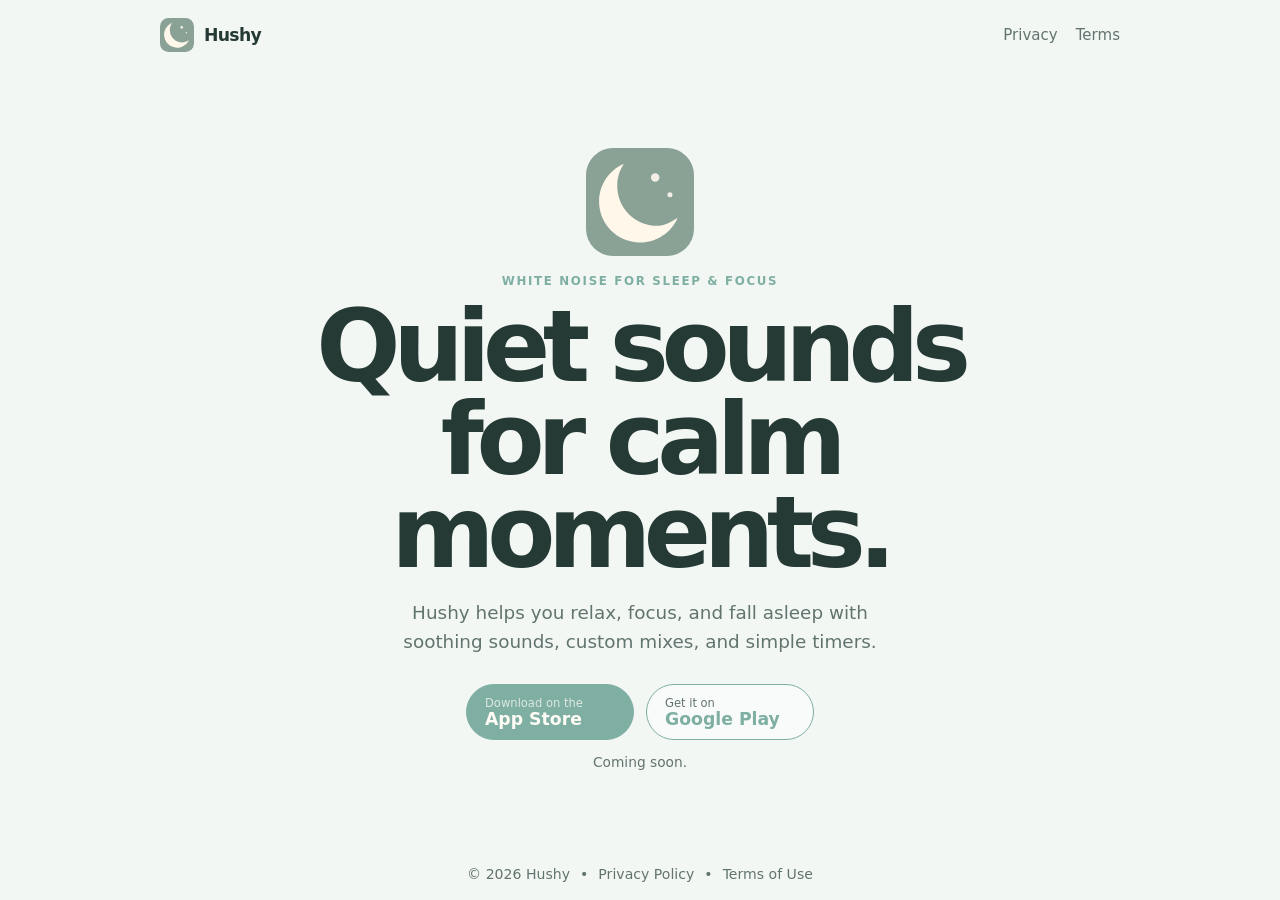
==== index.html @ 8d74f853 "Add files via upload" ====
<!doctype html>
<html lang="en">
<head>
  <meta charset="utf-8" />
  <meta name="viewport" content="width=device-width, initial-scale=1" />
  <title>Hushy — White Noise for Sleep & Focus</title>
  <meta name="description" content="Hushy is a simple white noise app for sleep, focus, and relaxation." />
  <meta name="theme-color" content="#F3EFE7" />
  <link rel="icon" href="assets/hushy-icon.svg" type="image/svg+xml" />
  <link rel="stylesheet" href="assets/styles.css" />
</head>
<body class="landing-body">
  <main class="landing">
    <nav class="topbar">
      <a class="brand" href="index.html" aria-label="Hushy home">
        <img src="assets/hushy-icon.svg" alt="" />
        <span>Hushy</span>
      </a>

      <div class="nav-links">
        <a href="privacy.html">Privacy</a>
        <a href="terms.html">Terms</a>
      </div>
    </nav>

    <section class="hero">
      <img class="app-icon" src="assets/hushy-icon.svg" alt="Hushy app icon" />

      <p class="eyebrow">White noise for sleep & focus</p>
      <h1>Quiet sounds for calm moments.</h1>
      <p class="subtitle">
        Hushy helps you relax, focus, and fall asleep with soothing sounds,
        custom mixes, and simple timers.
      </p>

      <div class="store-row">
        <a class="store-button primary" href="#">
          <small>Download on the</small>
          <strong>App Store</strong>
        </a>

        <a class="store-button secondary" href="#">
          <small>Get it on</small>
          <strong>Google Play</strong>
        </a>
      </div>

      <p class="tiny-note">Coming soon.</p>
    </section>

    <footer class="landing-footer">
      <span>© 2026 Hushy</span>
      <span>•</span>
      <a href="privacy.html">Privacy Policy</a>
      <span>•</span>
      <a href="terms.html">Terms of Use</a>
    </footer>
  </main>
</body>
</html>
---- assets/styles.css ----
:root {
  --background: #F3F7F4;
  --surface: #E8F1ED;
  --surface-soft: #F8FBF9;
  --text: #263A35;
  --muted: #62746E;
  --sage: #A8CFC4;
  --sage-dark: #7FAFA3;
  --cream: #FFFCF6;
  --border: #D7E5E0;
}

* {
  box-sizing: border-box;
}

html {
  background: var(--background);
}

body {
  margin: 0;
  font-family: Inter, ui-sans-serif, system-ui, -apple-system, BlinkMacSystemFont, "Segoe UI", sans-serif;
  color: var(--text);
  background: var(--background);
}

a {
  color: inherit;
  text-decoration: none;
}

.landing-body {
  height: 100dvh;
  overflow: hidden;
}

.landing {
  width: min(960px, calc(100% - 32px));
  height: 100dvh;
  margin: 0 auto;
  display: grid;
  grid-template-rows: auto 1fr auto;
}

.topbar {
  height: 70px;
  display: flex;
  align-items: center;
  justify-content: space-between;
}

.brand,
.nav-links {
  display: flex;
  align-items: center;
}

.brand {
  gap: 10px;
  font-size: 1.08rem;
  font-weight: 800;
  letter-spacing: -0.04em;
}

.brand img {
  width: 34px;
  height: 34px;
}

.nav-links {
  gap: 18px;
  color: var(--muted);
  font-size: 0.94rem;
}

.nav-links a:hover,
.back-link:hover,
.landing-footer a:hover {
  color: var(--sage-dark);
}

.hero {
  display: grid;
  place-items: center;
  align-content: center;
  text-align: center;
  padding: 12px 0;
}

.app-icon {
  width: clamp(78px, 12vw, 108px);
  height: clamp(78px, 12vw, 108px);
  margin-bottom: 18px;
}

.eyebrow {
  margin: 0 0 12px;
  color: var(--sage-dark);
  font-size: 0.74rem;
  font-weight: 800;
  letter-spacing: 0.14em;
  text-transform: uppercase;
}

h1 {
  max-width: 760px;
  margin: 0;
  font-size: clamp(3rem, 8vw, 6.2rem);
  line-height: 0.94;
  letter-spacing: -0.075em;
}

.subtitle {
  max-width: 520px;
  margin: 20px auto 0;
  color: var(--muted);
  font-size: clamp(1rem, 2vw, 1.15rem);
  line-height: 1.55;
}

.store-row {
  display: flex;
  justify-content: center;
  flex-wrap: wrap;
  gap: 12px;
  margin-top: 28px;
}

.store-button {
  width: 168px;
  min-height: 56px;
  padding: 10px 18px;
  border: 1px solid var(--sage-dark);
  border-radius: 999px;
  display: flex;
  flex-direction: column;
  justify-content: center;
  text-align: left;
  transition: transform 160ms ease, background 160ms ease;
}

.store-button:hover {
  transform: translateY(-1px);
}

.store-button small {
  font-size: 0.72rem;
}

.store-button strong {
  font-size: 1.08rem;
  line-height: 1.05;
}

.store-button.primary {
  color: var(--cream);
  background: var(--sage-dark);
}

.store-button.primary small {
  color: #dce8e1;
}

.store-button.secondary {
  color: var(--sage-dark);
  background: var(--surface-soft);
}

.store-button.secondary small {
  color: var(--muted);
}

.tiny-note {
  margin: 14px 0 0;
  color: var(--muted);
  font-size: 0.86rem;
}

.landing-footer {
  min-height: 52px;
  display: flex;
  align-items: center;
  justify-content: center;
  gap: 10px;
  color: var(--muted);
  font-size: 0.88rem;
}

.legal {
  width: min(760px, calc(100% - 32px));
  margin: 0 auto;
  padding: 40px 0 72px;
}

.back-link {
  display: inline-block;
  margin-bottom: 32px;
  color: var(--muted);
}

.legal h1 {
  font-size: clamp(2.5rem, 7vw, 4.5rem);
  line-height: 1;
}

.legal h2 {
  margin: 32px 0 8px;
  font-size: 1.24rem;
  letter-spacing: -0.04em;
}

.legal p,
.legal li {
  color: var(--muted);
  line-height: 1.72;
}

.legal a {
  color: var(--sage-dark);
  text-decoration: underline;
  text-underline-offset: 3px;
}

@media (max-height: 690px) and (min-width: 720px) {
  .app-icon {
    width: 72px;
    height: 72px;
    margin-bottom: 12px;
  }

  h1 {
    font-size: clamp(2.8rem, 7vw, 5.3rem);
  }

  .subtitle {
    margin-top: 14px;
  }

  .store-row {
    margin-top: 20px;
  }

  .tiny-note {
    display: none;
  }
}

@media (max-width: 560px) {
  .landing-body {
    overflow: auto;
  }

  .landing {
    min-height: 100dvh;
    height: auto;
  }

  .topbar {
    height: 68px;
  }

  .nav-links {
    gap: 12px;
    font-size: 0.9rem;
  }

  h1 {
    font-size: clamp(2.9rem, 14vw, 4.6rem);
  }

  .store-button {
    width: min(100%, 246px);
  }

  .landing-footer {
    flex-wrap: wrap;
    min-height: auto;
    padding: 18px 0 24px;
  }
}

.legal table {
  width: 100%;
  margin: 20px 0 24px;
  border-collapse: separate;
  border-spacing: 0;
  overflow: hidden;
  color: var(--muted);
  background: rgba(255, 252, 246, 0.72);
  border: 1px solid var(--border);
  border-radius: 22px;
  box-shadow: 0 18px 45px rgba(38, 58, 53, 0.06);
}

.legal th,
.legal td {
  padding: 15px 16px;
  text-align: left;
  vertical-align: top;
  border-bottom: 1px solid var(--border);
  line-height: 1.45;
}

.legal th {
  color: var(--text);
  background: rgba(168, 207, 196, 0.34);
  font-size: 0.82rem;
  font-weight: 800;
  letter-spacing: 0.08em;
  text-transform: uppercase;
}

.legal td {
  font-size: 0.95rem;
}

.legal tr:last-child td {
  border-bottom: 0;
}

.legal td:first-child {
  width: 31%;
  color: var(--text);
  font-weight: 700;
}

.legal td:nth-child(2) {
  width: 41%;
}

@media (max-width: 640px) {
  .legal table,
  .legal thead,
  .legal tbody,
  .legal tr,
  .legal th,
  .legal td {
    display: block;
  }

  .legal table {
    background: transparent;
    border: 0;
    border-radius: 0;
    box-shadow: none;
  }

  .legal thead {
    position: absolute;
    width: 1px;
    height: 1px;
    overflow: hidden;
    clip: rect(0 0 0 0);
    white-space: nowrap;
  }

  .legal tr {
    margin-bottom: 12px;
    padding: 14px 16px;
    background: rgba(255, 252, 246, 0.72);
    border: 1px solid var(--border);
    border-radius: 20px;
    box-shadow: 0 14px 34px rgba(38, 58, 53, 0.05);
  }

  .legal td {
    width: 100% !important;
    padding: 0;
    border-bottom: 0;
    font-size: 0.95rem;
  }

  .legal td + td {
    margin-top: 10px;
  }

  .legal td::before {
    display: block;
    margin-bottom: 3px;
    color: var(--sage-dark);
    font-size: 0.72rem;
    font-weight: 800;
    letter-spacing: 0.08em;
    text-transform: uppercase;
  }

  .legal td:nth-child(1)::before {
    content: "Data";
  }

  .legal td:nth-child(2)::before {
    content: "Collected";
  }

  .legal td:nth-child(3)::before {
    content: "Purpose";
  }
}
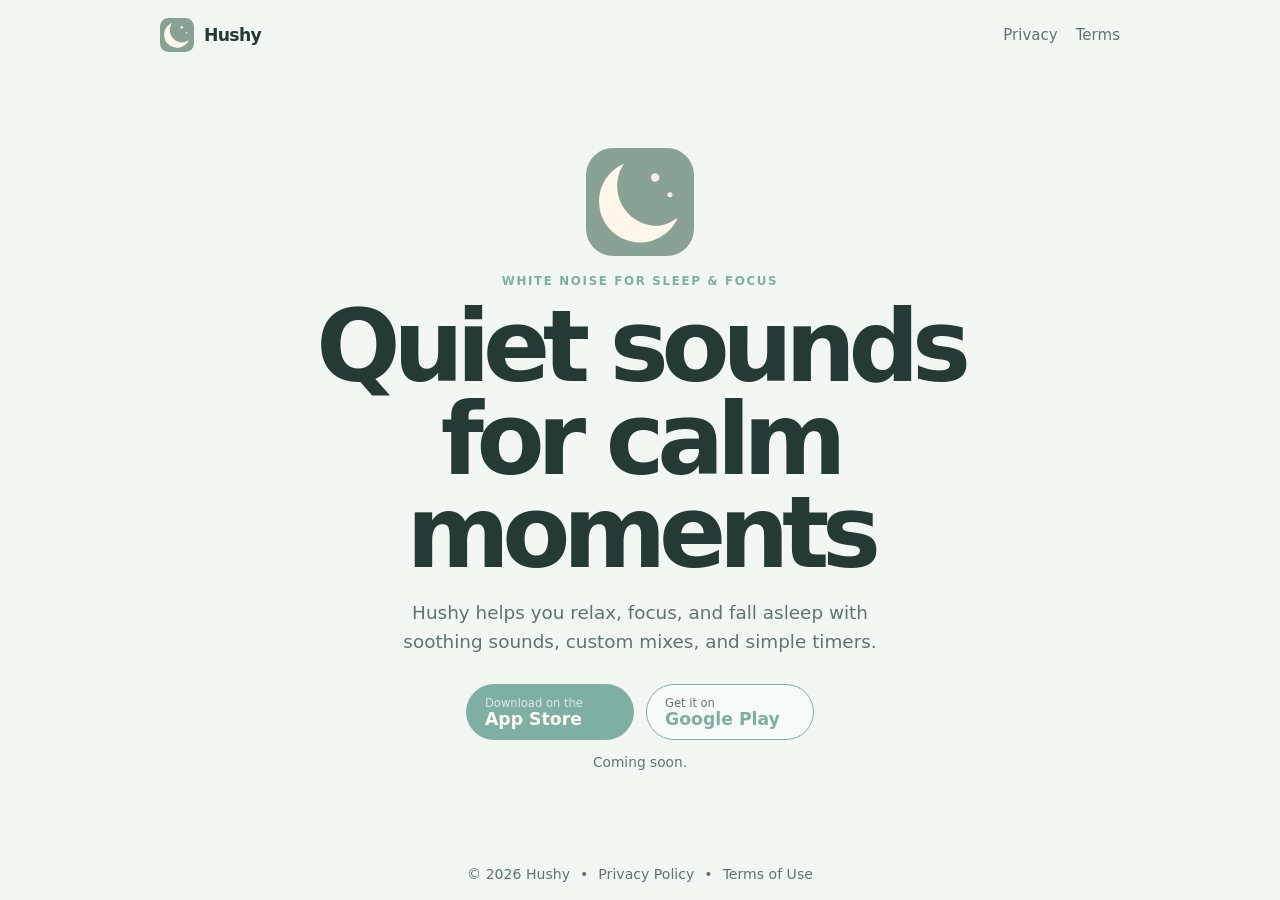
==== commit 453d0d29: "Update index.html" ====
--- a/index.html
+++ b/index.html
@@ -27,7 +27,7 @@
       <img class="app-icon" src="assets/hushy-icon.svg" alt="Hushy app icon" />
 
       <p class="eyebrow">White noise for sleep & focus</p>
-      <h1>Quiet sounds for calm moments.</h1>
+      <h1>Quiet sounds for calm moments</h1>
       <p class="subtitle">
         Hushy helps you relax, focus, and fall asleep with soothing sounds,
         custom mixes, and simple timers.
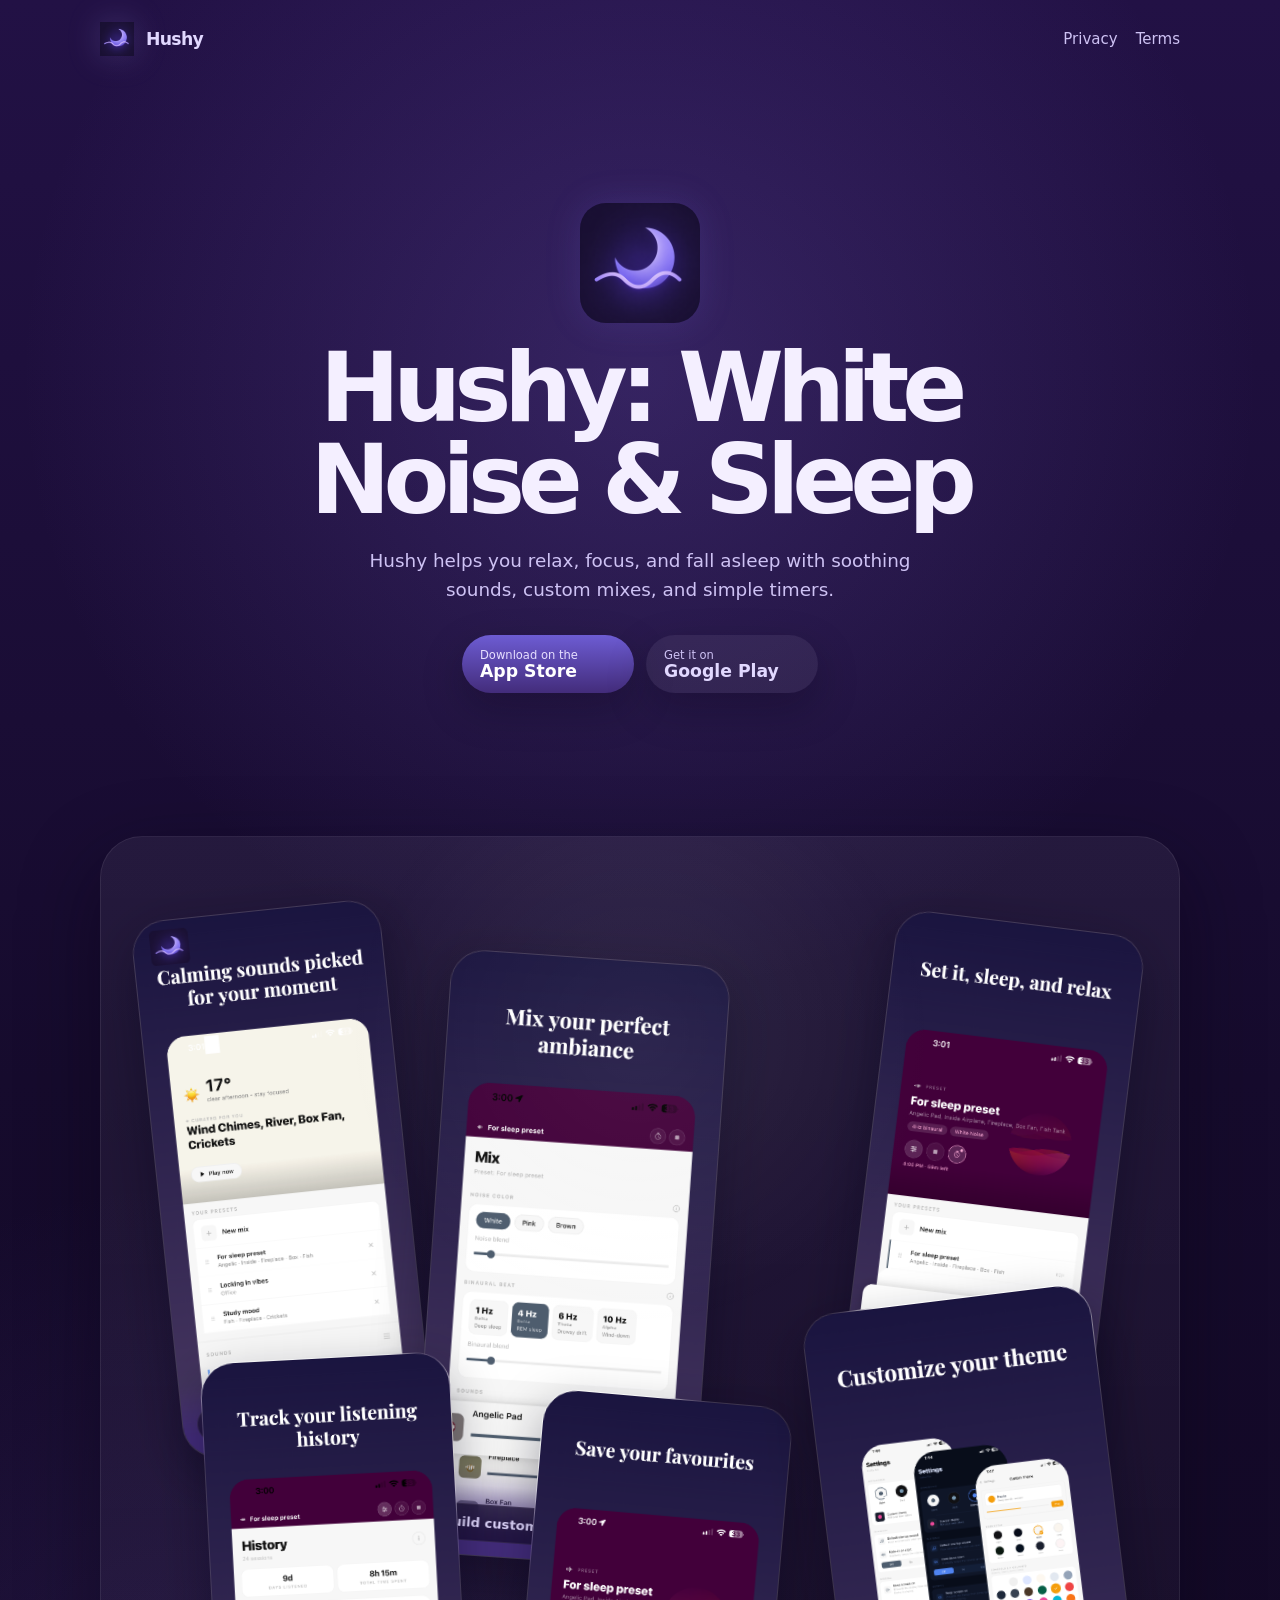
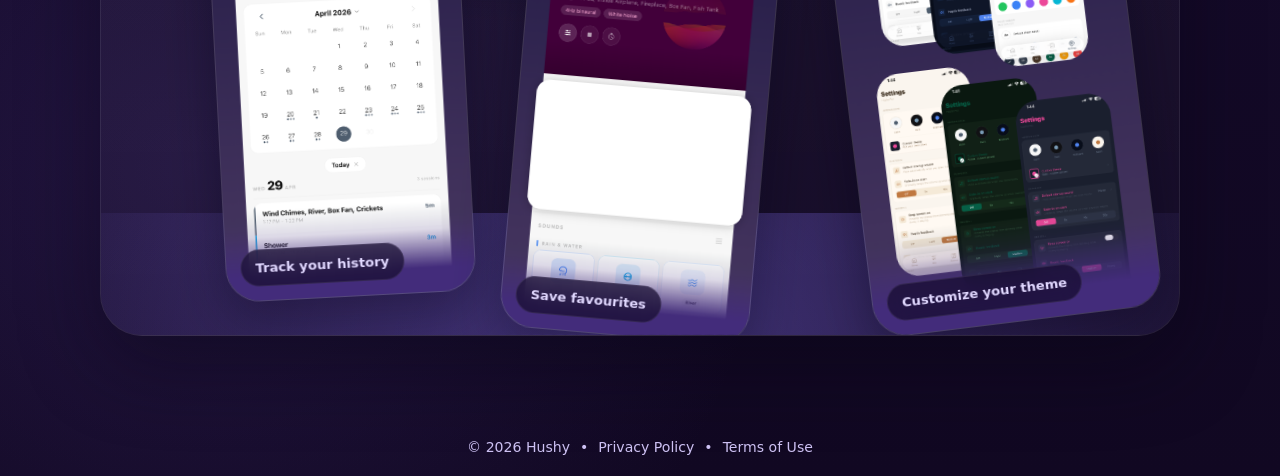
==== commit ee17355d: "update site use different colors, change icons, add screenshots, remove back btns from privacy/terms" ====
--- a/index.html
+++ b/index.html
@@ -5,15 +5,16 @@
   <meta name="viewport" content="width=device-width, initial-scale=1" />
   <title>Hushy — White Noise for Sleep & Focus</title>
   <meta name="description" content="Hushy is a simple white noise app for sleep, focus, and relaxation." />
-  <meta name="theme-color" content="#F3EFE7" />
-  <link rel="icon" href="assets/hushy-icon.svg" type="image/svg+xml" />
+  <meta name="theme-color" content="#3C2260" />
+  <link rel="icon" href="assets/hushy-icon-small.png" type="image/png" />
+  <link rel="apple-touch-icon" href="assets/hushy-icon-large.png" />
   <link rel="stylesheet" href="assets/styles.css" />
 </head>
 <body class="landing-body">
   <main class="landing">
     <nav class="topbar">
       <a class="brand" href="index.html" aria-label="Hushy home">
-        <img src="assets/hushy-icon.svg" alt="" />
+        <img src="assets/hushy-icon-small.png" alt="" />
         <span>Hushy</span>
       </a>
 
@@ -24,10 +25,9 @@
     </nav>
 
     <section class="hero">
-      <img class="app-icon" src="assets/hushy-icon.svg" alt="Hushy app icon" />
+      <img class="app-icon" src="assets/hushy-icon-large.png" alt="Hushy app icon" />
 
-      <p class="eyebrow">White noise for sleep & focus</p>
-      <h1>Quiet sounds for calm moments</h1>
+      <h1>Hushy: White Noise & Sleep</h1>
       <p class="subtitle">
         Hushy helps you relax, focus, and fall asleep with soothing sounds,
         custom mixes, and simple timers.
@@ -45,7 +45,41 @@
         </a>
       </div>
 
-      <p class="tiny-note">Coming soon.</p>
+    </section>
+
+    <section class="showcase" aria-labelledby="showcase-title">
+
+      <div class="showcase-stage" aria-label="App preview gallery">
+        <figure class="showcase-card card-curated">
+          <img src="assets/feature-curated.png" alt="Hushy home screen with curated sounds and presets." />
+          <figcaption>Curated suggestions</figcaption>
+        </figure>
+
+        <figure class="showcase-card card-mix">
+          <img src="assets/feature-mix.png" alt="Hushy mix screen with sound controls and sliders." />
+          <figcaption>Build custom mixes</figcaption>
+        </figure>
+
+        <figure class="showcase-card card-sleep">
+          <img src="assets/feature-sleep.png" alt="Hushy preset screen with timer and playback controls." />
+          <figcaption>Sleep-friendly timers</figcaption>
+        </figure>
+
+        <figure class="showcase-card card-history">
+          <img src="assets/feature-history.png" alt="Hushy history screen showing listening sessions and calendar." />
+          <figcaption>Track your history</figcaption>
+        </figure>
+
+        <figure class="showcase-card card-favourites">
+          <img src="assets/feature-favourites.png" alt="Hushy screen highlighting saved favourite presets and sounds." />
+          <figcaption>Save favourites</figcaption>
+        </figure>
+
+        <figure class="showcase-card card-theme">
+          <img src="assets/feature-theme.png" alt="Hushy settings screens showing different customizable themes." />
+          <figcaption>Customize your theme</figcaption>
+        </figure>
+      </div>
     </section>
 
     <footer class="landing-footer">
--- a/assets/styles.css
+++ b/assets/styles.css
@@ -1,13 +1,18 @@
 :root {
-  --background: #F3F7F4;
-  --surface: #E8F1ED;
-  --surface-soft: #F8FBF9;
-  --text: #263A35;
-  --muted: #62746E;
-  --sage: #A8CFC4;
-  --sage-dark: #7FAFA3;
-  --cream: #FFFCF6;
-  --border: #D7E5E0;
+  --background: #160b2d;
+  --background-alt: #201142;
+  --surface: rgba(67, 44, 123, 0.36);
+  --surface-strong: rgba(88, 63, 154, 0.48);
+  --surface-soft: rgba(255, 255, 255, 0.06);
+  --text: #f4efff;
+  --muted: #cec2f4;
+  --muted-strong: #e1d8ff;
+  --accent: #a595ff;
+  --accent-soft: #d8c9ff;
+  --accent-glow: rgba(172, 154, 255, 0.24);
+  --border: rgba(218, 207, 255, 0.14);
+  --shadow: 0 28px 80px rgba(8, 4, 21, 0.45);
+  --shadow-soft: 0 16px 40px rgba(8, 4, 21, 0.26);
 }
 
 * {
@@ -15,14 +20,25 @@
 }
 
 html {
-  background: var(--background);
+  background:
+    radial-gradient(circle at 50% 18%, rgba(116, 89, 194, 0.28), transparent 34%),
+    radial-gradient(circle at 15% 85%, rgba(90, 65, 160, 0.22), transparent 28%),
+    linear-gradient(180deg, #221145 0%, #160b2d 52%, #110822 100%);
 }
 
 body {
   margin: 0;
   font-family: Inter, ui-sans-serif, system-ui, -apple-system, BlinkMacSystemFont, "Segoe UI", sans-serif;
   color: var(--text);
-  background: var(--background);
+  background: transparent;
+}
+
+main,
+.topbar,
+.hero,
+.legal {
+  position: relative;
+  z-index: 1;
 }
 
 a {
@@ -31,20 +47,19 @@
 }
 
 .landing-body {
-  height: 100dvh;
-  overflow: hidden;
+  min-height: 100dvh;
 }
 
 .landing {
-  width: min(960px, calc(100% - 32px));
-  height: 100dvh;
+  width: min(1080px, calc(100% - 32px));
+  min-height: 100dvh;
   margin: 0 auto;
   display: grid;
-  grid-template-rows: auto 1fr auto;
+  grid-template-rows: auto auto auto auto;
 }
 
 .topbar {
-  height: 70px;
+  height: 78px;
   display: flex;
   align-items: center;
   justify-content: space-between;
@@ -57,15 +72,17 @@
 }
 
 .brand {
-  gap: 10px;
+  gap: 12px;
   font-size: 1.08rem;
   font-weight: 800;
   letter-spacing: -0.04em;
+  color: var(--muted-strong);
 }
 
 .brand img {
   width: 34px;
   height: 34px;
+  filter: drop-shadow(0 0 16px rgba(173, 159, 255, 0.2));
 }
 
 .nav-links {
@@ -74,10 +91,14 @@
   font-size: 0.94rem;
 }
 
+.nav-links a,
+.landing-footer a {
+  transition: color 160ms ease, opacity 160ms ease;
+}
+
 .nav-links a:hover,
-.back-link:hover,
 .landing-footer a:hover {
-  color: var(--sage-dark);
+  color: var(--muted-strong);
 }
 
 .hero {
@@ -85,38 +106,41 @@
   place-items: center;
   align-content: center;
   text-align: center;
-  padding: 12px 0;
+  padding: 28px 0 28px;
+  min-height: calc(100dvh - 160px);
 }
 
 .app-icon {
-  width: clamp(78px, 12vw, 108px);
-  height: clamp(78px, 12vw, 108px);
-  margin-bottom: 18px;
+  width: clamp(84px, 12vw, 120px);
+  height: clamp(84px, 12vw, 120px);
+  border-radius: 26px;
+  box-shadow: 0 0 36px rgba(137, 118, 255, 0.15);
+  margin-bottom: 20px;
 }
 
 .eyebrow {
-  margin: 0 0 12px;
-  color: var(--sage-dark);
+  margin: 0 0 14px;
+  color: var(--accent-soft);
   font-size: 0.74rem;
   font-weight: 800;
-  letter-spacing: 0.14em;
+  letter-spacing: 0.16em;
   text-transform: uppercase;
 }
 
 h1 {
   max-width: 760px;
   margin: 0;
-  font-size: clamp(3rem, 8vw, 6.2rem);
-  line-height: 0.94;
+  font-size: clamp(3rem, 8vw, 6rem);
+  line-height: 0.95;
   letter-spacing: -0.075em;
 }
 
 .subtitle {
-  max-width: 520px;
+  max-width: 560px;
   margin: 20px auto 0;
   color: var(--muted);
   font-size: clamp(1rem, 2vw, 1.15rem);
-  line-height: 1.55;
+  line-height: 1.6;
 }
 
 .store-row {
@@ -124,20 +148,20 @@
   justify-content: center;
   flex-wrap: wrap;
   gap: 12px;
-  margin-top: 28px;
+  margin-top: 30px;
 }
 
 .store-button {
-  width: 168px;
-  min-height: 56px;
+  width: 172px;
+  min-height: 58px;
   padding: 10px 18px;
-  border: 1px solid var(--sage-dark);
   border-radius: 999px;
   display: flex;
   flex-direction: column;
   justify-content: center;
   text-align: left;
-  transition: transform 160ms ease, background 160ms ease;
+  transition: transform 160ms ease, background 160ms ease, border-color 160ms ease, box-shadow 160ms ease;
+  box-shadow: var(--shadow-soft);
 }
 
 .store-button:hover {
@@ -154,17 +178,18 @@
 }
 
 .store-button.primary {
-  color: var(--cream);
-  background: var(--sage-dark);
+  color: #ffffff;
+  background: linear-gradient(180deg, #6d5cd3 0%, #432c7b 100%);
+  border-color: rgba(228, 220, 255, 0.16);
 }
 
 .store-button.primary small {
-  color: #dce8e1;
+  color: #e6dfff;
 }
 
 .store-button.secondary {
-  color: var(--sage-dark);
-  background: var(--surface-soft);
+  color: var(--muted-strong);
+  background: rgba(255, 255, 255, 0.06);
 }
 
 .store-button.secondary small {
@@ -177,8 +202,128 @@
   font-size: 0.86rem;
 }
 
+.showcase {
+  padding: 18px 0 82px;
+}
+
+.showcase h2 {
+  margin: 0;
+  font-size: clamp(2rem, 4.8vw, 3.8rem);
+  line-height: 1.02;
+  letter-spacing: -0.06em;
+}
+
+.showcase-stage {
+  position: relative;
+  min-height: 1100px;
+  margin: 0 auto;
+  border-radius: 42px;
+  background: linear-gradient(180deg, rgba(255,255,255,0.055), rgba(255,255,255,0.02));
+  border: 1px solid rgba(255,255,255,0.08);
+  box-shadow: var(--shadow);
+  overflow: hidden;
+}
+
+.showcase-stage::before {
+  content: "";
+  position: absolute;
+  inset: auto -12% -18% -12%;
+  height: 320px;
+  background: radial-gradient(circle at center, rgba(138, 115, 255, 0.38), rgba(138, 115, 255, 0));
+  pointer-events: none;
+}
+
+.showcase-stage::after {
+  content: "";
+  position: absolute;
+  inset: 0;
+  pointer-events: none;
+  background: radial-gradient(circle at 50% 18%, rgba(255,255,255,0.06), transparent 28%);
+}
+
+.showcase-card {
+  position: absolute;
+  margin: 0;
+  width: clamp(180px, 22vw, 250px);
+  border-radius: 34px;
+  overflow: hidden;
+  background: rgba(255,255,255,0.05);
+  border: 1px solid rgba(255,255,255,0.1);
+  box-shadow: 0 18px 50px rgba(6, 4, 20, 0.34);
+  backdrop-filter: blur(10px);
+  transition: transform 220ms ease, box-shadow 220ms ease;
+}
+
+.showcase-card:hover {
+  transform: translateY(-6px) scale(1.01);
+  box-shadow: 0 26px 70px rgba(6, 4, 20, 0.42);
+  z-index: 10;
+}
+
+.showcase-card img {
+  display: block;
+  width: 100%;
+  height: auto;
+}
+
+.showcase-card figcaption {
+  position: absolute;
+  left: 14px;
+  right: 14px;
+  bottom: 14px;
+  display: inline-flex;
+  width: fit-content;
+  max-width: calc(100% - 28px);
+  padding: 10px 14px;
+  border-radius: 999px;
+  font-size: 0.82rem;
+  font-weight: 700;
+  color: var(--muted-strong);
+  background: rgba(20, 11, 45, 0.7);
+  border: 1px solid rgba(255,255,255,0.08);
+  backdrop-filter: blur(10px);
+}
+
+.card-curated {
+  top: 72px;
+  left: 56px;
+  transform: rotate(-6deg);
+}
+
+.card-mix {
+  top: 120px;
+  left: 330px;
+  width: clamp(200px, 24vw, 280px);
+  transform: rotate(4deg);
+}
+
+.card-sleep {
+  top: 84px;
+  right: 64px;
+  transform: rotate(7deg);
+}
+
+.card-history {
+  top: 520px;
+  left: 112px;
+  transform: rotate(-3deg);
+}
+
+.card-favourites {
+  top: 560px;
+  left: 420px;
+  transform: rotate(5deg);
+}
+
+.card-theme {
+  top: 460px;
+  right: 52px;
+  width: clamp(210px, 25vw, 290px);
+  transform: rotate(-7deg);
+}
+
 .landing-footer {
-  min-height: 52px;
+  min-height: 58px;
   display: flex;
   align-items: center;
   justify-content: center;
@@ -188,109 +333,71 @@
 }
 
 .legal {
-  width: min(760px, calc(100% - 32px));
+  width: min(820px, calc(100% - 32px));
   margin: 0 auto;
-  padding: 40px 0 72px;
-}
-
-.back-link {
-  display: inline-block;
-  margin-bottom: 32px;
-  color: var(--muted);
+  padding: 44px 0 72px;
+}
+
+.legal-header {
+  display: flex;
+  align-items: center;
+  gap: 16px;
+  margin-bottom: 18px;
+}
+
+.legal-icon {
+  width: 58px;
+  height: 58px;
+  border-radius: 18px;
+  box-shadow: 0 14px 30px rgba(12, 7, 33, 0.32);
+}
+
+.legal-kicker {
+  margin: 0 0 8px;
+  color: var(--accent-soft);
+  font-size: 0.8rem;
+  font-weight: 800;
+  letter-spacing: 0.15em;
+  text-transform: uppercase;
 }
 
 .legal h1 {
   font-size: clamp(2.5rem, 7vw, 4.5rem);
   line-height: 1;
+  margin: 0;
 }
 
 .legal h2 {
-  margin: 32px 0 8px;
+  margin: 34px 0 8px;
   font-size: 1.24rem;
   letter-spacing: -0.04em;
+  color: var(--text);
 }
 
 .legal p,
 .legal li {
   color: var(--muted);
-  line-height: 1.72;
+  line-height: 1.74;
 }
 
 .legal a {
-  color: var(--sage-dark);
+  color: var(--accent-soft);
   text-decoration: underline;
   text-underline-offset: 3px;
 }
 
-@media (max-height: 690px) and (min-width: 720px) {
-  .app-icon {
-    width: 72px;
-    height: 72px;
-    margin-bottom: 12px;
-  }
-
-  h1 {
-    font-size: clamp(2.8rem, 7vw, 5.3rem);
-  }
-
-  .subtitle {
-    margin-top: 14px;
-  }
-
-  .store-row {
-    margin-top: 20px;
-  }
-
-  .tiny-note {
-    display: none;
-  }
-}
-
-@media (max-width: 560px) {
-  .landing-body {
-    overflow: auto;
-  }
-
-  .landing {
-    min-height: 100dvh;
-    height: auto;
-  }
-
-  .topbar {
-    height: 68px;
-  }
-
-  .nav-links {
-    gap: 12px;
-    font-size: 0.9rem;
-  }
-
-  h1 {
-    font-size: clamp(2.9rem, 14vw, 4.6rem);
-  }
-
-  .store-button {
-    width: min(100%, 246px);
-  }
-
-  .landing-footer {
-    flex-wrap: wrap;
-    min-height: auto;
-    padding: 18px 0 24px;
-  }
-}
-
 .legal table {
   width: 100%;
-  margin: 20px 0 24px;
+  margin: 22px 0 26px;
   border-collapse: separate;
   border-spacing: 0;
   overflow: hidden;
   color: var(--muted);
-  background: rgba(255, 252, 246, 0.72);
+  background: linear-gradient(180deg, rgba(255,255,255,0.07), rgba(255,255,255,0.04));
   border: 1px solid var(--border);
-  border-radius: 22px;
-  box-shadow: 0 18px 45px rgba(38, 58, 53, 0.06);
+  border-radius: 24px;
+  box-shadow: var(--shadow-soft);
+  backdrop-filter: blur(14px);
 }
 
 .legal th,
@@ -299,12 +406,12 @@
   text-align: left;
   vertical-align: top;
   border-bottom: 1px solid var(--border);
-  line-height: 1.45;
+  line-height: 1.48;
 }
 
 .legal th {
-  color: var(--text);
-  background: rgba(168, 207, 196, 0.34);
+  color: var(--muted-strong);
+  background: rgba(165, 149, 255, 0.12);
   font-size: 0.82rem;
   font-weight: 800;
   letter-spacing: 0.08em;
@@ -329,7 +436,130 @@
   width: 41%;
 }
 
+@media (max-height: 690px) and (min-width: 720px) {
+
+  .app-icon {
+    width: 76px;
+    height: 76px;
+    margin-bottom: 10px;
+  }
+
+  h1 {
+    font-size: clamp(2.8rem, 7vw, 5.2rem);
+  }
+
+  .subtitle {
+    margin-top: 14px;
+  }
+
+  .store-row {
+    margin-top: 20px;
+  }
+
+  .tiny-note {
+    display: none;
+  }
+}
+
+@media (max-width: 980px) {
+  .showcase-stage {
+    min-height: 980px;
+  }
+
+  .card-curated {
+    top: 56px;
+    left: 20px;
+  }
+
+  .card-mix {
+    top: 88px;
+    left: 250px;
+  }
+
+  .card-sleep {
+    top: 76px;
+    right: 18px;
+  }
+
+  .card-history {
+    top: 448px;
+    left: 58px;
+  }
+
+  .card-favourites {
+    top: 500px;
+    left: 312px;
+  }
+
+  .card-theme {
+    top: 412px;
+    right: 12px;
+  }
+}
+
 @media (max-width: 640px) {
+  .landing {
+    min-height: 100dvh;
+  }
+
+  .hero {
+    min-height: auto;
+    padding-top: 22px;
+  }
+
+  .nav-links {
+    gap: 12px;
+    font-size: 0.9rem;
+  }
+
+  h1 {
+    font-size: clamp(2.9rem, 14vw, 4.5rem);
+  }
+
+  .store-button {
+    width: min(100%, 246px);
+  }
+
+  .landing-footer {
+    flex-wrap: wrap;
+    min-height: auto;
+    padding: 20px 0 24px;
+  }
+
+  .showcase {
+    padding-top: 4px;
+    padding-bottom: 56px;
+  }
+
+  .section-copy {
+    margin-bottom: 22px;
+  }
+
+  .showcase-stage {
+    min-height: auto;
+    padding: 18px 14px 20px;
+    display: grid;
+    grid-template-columns: 1fr 1fr;
+    gap: 14px;
+  }
+
+  .showcase-card {
+    position: relative;
+    inset: auto;
+    width: 100%;
+    transform: none !important;
+    border-radius: 26px;
+  }
+
+  .card-theme,
+  .card-mix {
+    grid-column: span 2;
+  }
+
+  .legal-header {
+    align-items: flex-start;
+  }
+
   .legal table,
   .legal thead,
   .legal tbody,
@@ -344,6 +574,7 @@
     border: 0;
     border-radius: 0;
     box-shadow: none;
+    backdrop-filter: none;
   }
 
   .legal thead {
@@ -358,10 +589,10 @@
   .legal tr {
     margin-bottom: 12px;
     padding: 14px 16px;
-    background: rgba(255, 252, 246, 0.72);
+    background: linear-gradient(180deg, rgba(255,255,255,0.08), rgba(255,255,255,0.05));
     border: 1px solid var(--border);
     border-radius: 20px;
-    box-shadow: 0 14px 34px rgba(38, 58, 53, 0.05);
+    box-shadow: 0 14px 34px rgba(8, 4, 21, 0.2);
   }
 
   .legal td {
@@ -378,7 +609,7 @@
   .legal td::before {
     display: block;
     margin-bottom: 3px;
-    color: var(--sage-dark);
+    color: var(--accent-soft);
     font-size: 0.72rem;
     font-weight: 800;
     letter-spacing: 0.08em;
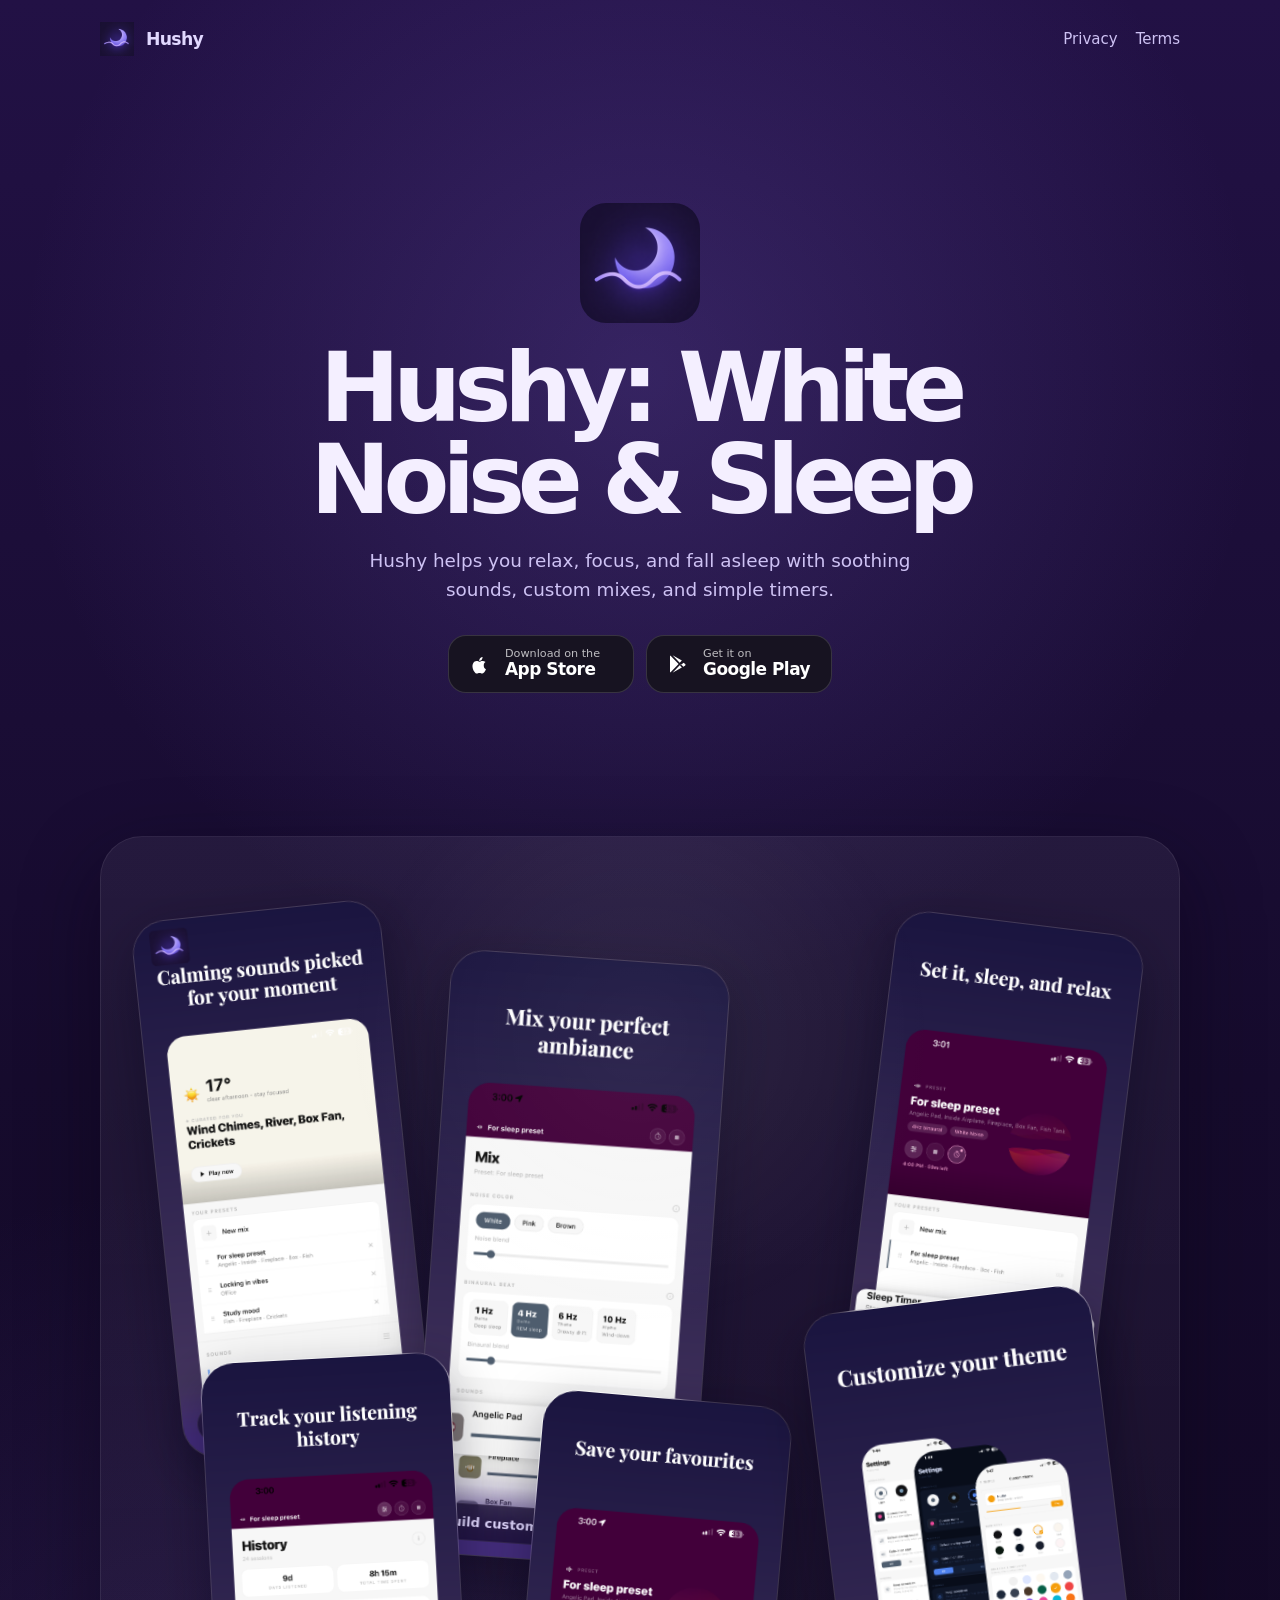
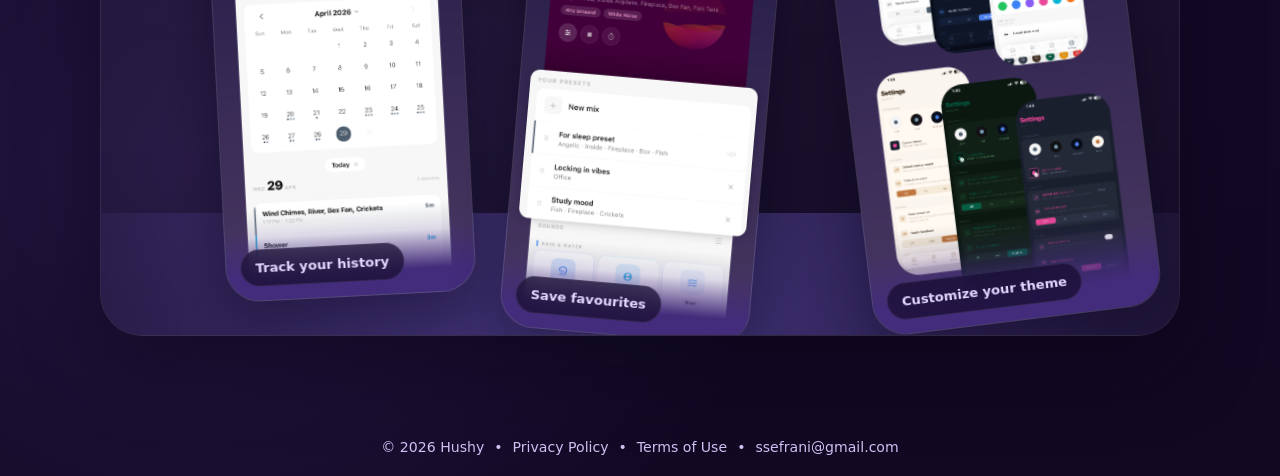
==== commit a80c8273: "add support email and update stores URLS" ====
--- a/index.html
+++ b/index.html
@@ -34,14 +34,28 @@
       </p>
 
       <div class="store-row">
-        <a class="store-button primary" href="#">
-          <small>Download on the</small>
-          <strong>App Store</strong>
+        <a class="store-button" href="https://apps.apple.com/app/id6762588325" aria-label="Download Hushy on the App Store">
+          <span class="store-icon apple" aria-hidden="true">
+            <svg viewBox="0 0 24 24" role="img" focusable="false">
+              <path d="M16.75 13.02c-.02-2.08 1.7-3.08 1.78-3.13-1-.71-2.5-.81-3.02-.82-1.27-.13-2.5.74-3.15.74-.66 0-1.67-.72-2.75-.7-1.4.02-2.7.82-3.42 2.08-1.46 2.53-.37 6.25 1.03 8.3.7 1 1.52 2.12 2.6 2.08 1.05-.04 1.45-.67 2.72-.67 1.26 0 1.62.67 2.73.65 1.13-.02 1.84-1 2.51-2.01.8-1.14 1.13-2.26 1.14-2.32-.02-.01-2.15-.82-2.17-3.2ZM14.68 7.72c.56-.7.94-1.66.84-2.62-.81.03-1.82.56-2.4 1.25-.53.61-.99 1.61-.87 2.55.91.07 1.85-.46 2.43-1.18Z" />
+            </svg>
+          </span>
+          <span>
+            <small>Download on the</small>
+            <strong>App Store</strong>
+          </span>
         </a>
 
-        <a class="store-button secondary" href="#">
-          <small>Get it on</small>
-          <strong>Google Play</strong>
+        <a class="store-button" href="https://play.google.com/store/apps/details?id=com.hushy" aria-label="Get Hushy on Google Play">
+          <span class="store-icon play" aria-hidden="true">
+            <svg viewBox="0 0 24 24" role="img" focusable="false">
+              <path d="M5.35 3.47c-.22.24-.35.6-.35 1.05v14.96c0 .45.13.81.35 1.05l8.26-8.53-8.26-8.53Zm9.35 7.4 2.18-2.25L7.55 3.35l7.15 7.52Zm0 2.26-7.15 7.52 9.33-5.27-2.18-2.25Zm1.08-1.13 2.56 2.7 1.18-.67c.64-.36.99-.82.99-1.31s-.35-.95-.99-1.31l-1.18-.67-2.56 2.7Z" />
+            </svg>
+          </span>
+          <span>
+            <small>Get it on</small>
+            <strong>Google Play</strong>
+          </span>
         </a>
       </div>
 
@@ -88,7 +102,16 @@
       <a href="privacy.html">Privacy Policy</a>
       <span>•</span>
       <a href="terms.html">Terms of Use</a>
+      <span>•</span>
+      <a class="footer-contact" href="mailto:ssefrani@gmail.com?subject=Hushy%20Support" aria-label="Email Hushy support at ssefrani@gmail.com">ssefrani@gmail.com</a>
     </footer>
   </main>
+
+  <script>
+    const APP_STORE_URL = 'https://apps.apple.com/app/id6762588325';
+    const PLAY_STORE_URL = 'https://play.google.com/store/apps/details?id=com.hushy';
+    const SUPPORT_EMAIL = 'ssefrani@gmail.com';
+    const SUPPORT_MAIL_URL = 'mailto:ssefrani@gmail.com?subject=Hushy%20Support';
+  </script>
 </body>
 </html>
--- a/assets/styles.css
+++ b/assets/styles.css
@@ -82,7 +82,6 @@
 .brand img {
   width: 34px;
   height: 34px;
-  filter: drop-shadow(0 0 16px rgba(173, 159, 255, 0.2));
 }
 
 .nav-links {
@@ -114,7 +113,6 @@
   width: clamp(84px, 12vw, 120px);
   height: clamp(84px, 12vw, 120px);
   border-radius: 26px;
-  box-shadow: 0 0 36px rgba(137, 118, 255, 0.15);
   margin-bottom: 20px;
 }
 
@@ -152,48 +150,55 @@
 }
 
 .store-button {
-  width: 172px;
+  width: 186px;
   min-height: 58px;
-  padding: 10px 18px;
-  border-radius: 999px;
-  display: flex;
-  flex-direction: column;
-  justify-content: center;
+  padding: 10px 16px;
+  border-radius: 18px;
+  display: inline-flex;
+  align-items: center;
+  gap: 12px;
+  justify-content: flex-start;
   text-align: left;
-  transition: transform 160ms ease, background 160ms ease, border-color 160ms ease, box-shadow 160ms ease;
-  box-shadow: var(--shadow-soft);
+  color: #ffffff;
+  background: #171321;
+  border: 1px solid rgba(255, 255, 255, 0.14);
+  transition: transform 160ms ease, background 160ms ease, border-color 160ms ease;
 }
 
 .store-button:hover {
   transform: translateY(-1px);
+  background: #211936;
+  border-color: rgba(255, 255, 255, 0.22);
 }
 
 .store-button small {
-  font-size: 0.72rem;
+  display: block;
+  color: rgba(255, 255, 255, 0.72);
+  font-size: 0.7rem;
+  line-height: 1.1;
 }
 
 .store-button strong {
-  font-size: 1.08rem;
-  line-height: 1.05;
-}
-
-.store-button.primary {
+  display: block;
   color: #ffffff;
-  background: linear-gradient(180deg, #6d5cd3 0%, #432c7b 100%);
-  border-color: rgba(228, 220, 255, 0.16);
-}
-
-.store-button.primary small {
-  color: #e6dfff;
-}
-
-.store-button.secondary {
-  color: var(--muted-strong);
-  background: rgba(255, 255, 255, 0.06);
-}
-
-.store-button.secondary small {
-  color: var(--muted);
+  font-size: 1.06rem;
+  line-height: 1.15;
+  letter-spacing: -0.03em;
+}
+
+.store-icon {
+  width: 28px;
+  height: 28px;
+  display: inline-grid;
+  place-items: center;
+  flex: 0 0 28px;
+}
+
+.store-icon svg {
+  width: 24px;
+  height: 24px;
+  display: block;
+  fill: currentColor;
 }
 
 .tiny-note {
